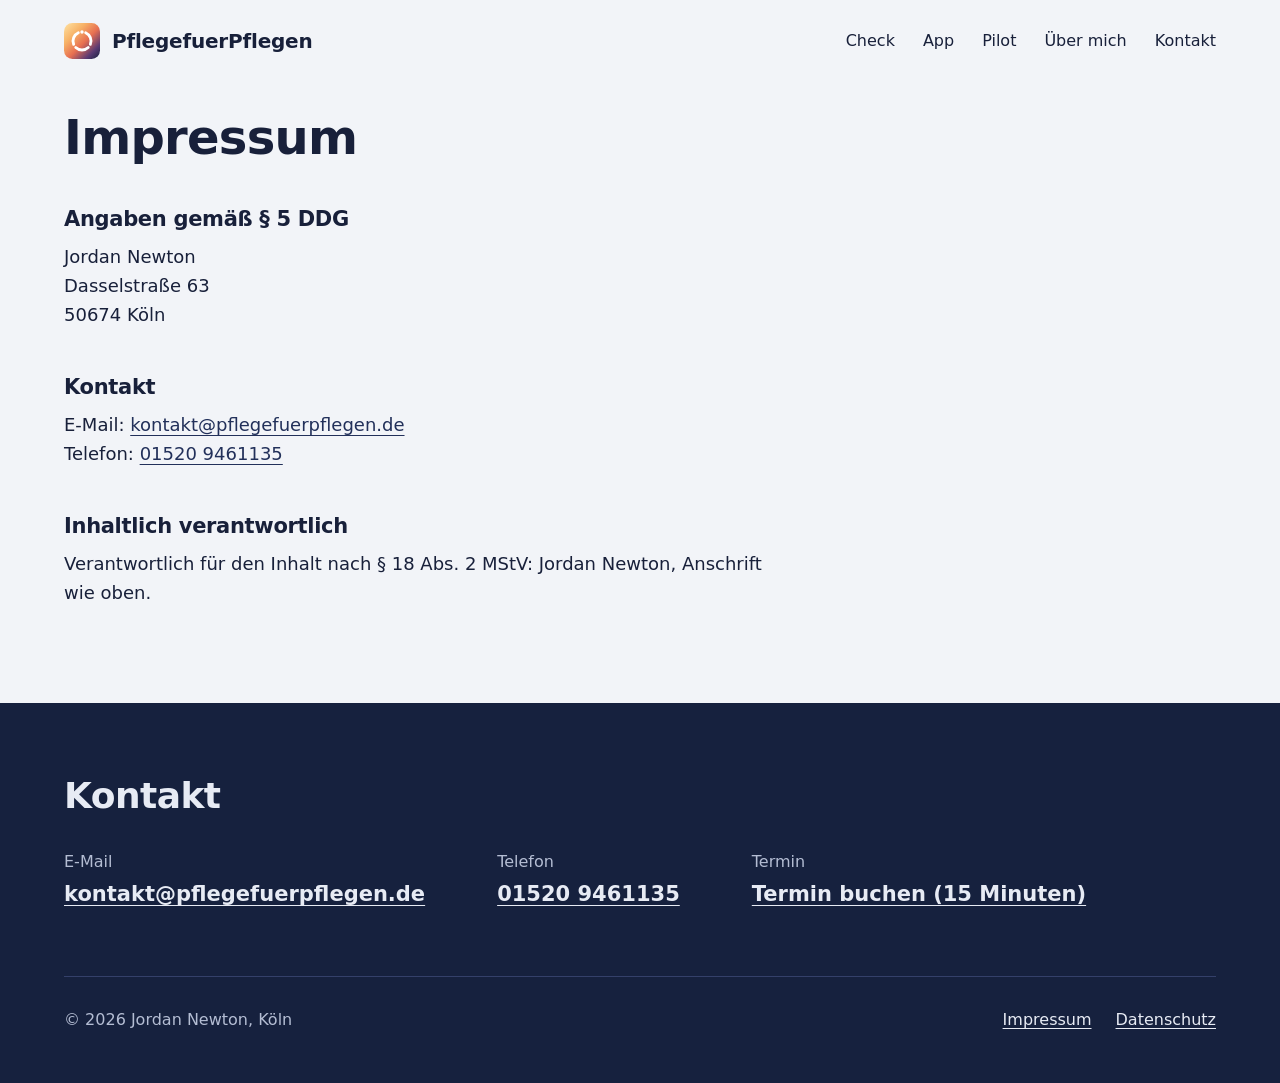
==== impressum.html @ ea797318 "Add files via upload" ====
<!doctype html>
<html lang="de">
<head>
<meta charset="utf-8">
<meta name="viewport" content="width=device-width, initial-scale=1">
<title>Impressum – PflegefuerPflegen</title>
<meta name="description" content="Impressum von PflegefuerPflegen: Jordan Newton, Dasselstraße 63, 50674 Köln.">
<meta name="color-scheme" content="light dark">
<meta name="theme-color" content="#f2f4f8" media="(prefers-color-scheme: light)">
<meta name="theme-color" content="#0b1020" media="(prefers-color-scheme: dark)">
<link rel="canonical" href="https://pflegefuerpflegen.de/impressum.html">
<link rel="icon" href="data:image/svg+xml,%3Csvg%20xmlns='http://www.w3.org/2000/svg'%20viewBox='0%200%2064%2064'%3E%3Cdefs%3E%3ClinearGradient%20id='g'%20x1='0'%20y1='0'%20x2='1'%20y2='1'%3E%3Cstop%20offset='0'%20stop-color='%23FFE3A3'/%3E%3Cstop%20offset='.3'%20stop-color='%23F7B267'/%3E%3Cstop%20offset='.55'%20stop-color='%23E76F51'/%3E%3Cstop%20offset='.8'%20stop-color='%235B3A73'/%3E%3Cstop%20offset='1'%20stop-color='%2316213E'/%3E%3C/linearGradient%3E%3C/defs%3E%3Crect%20width='64'%20height='64'%20rx='15'%20fill='url(%23g)'/%3E%3Cg%20fill='none'%20stroke='%23fff'%20stroke-width='5'%20stroke-linecap='round'%3E%3Cpath%20d='M38.51%2017.38A16%2016%200%200%201%2046.83%2037.99'/%3E%3Cpath%20d='M43.11%2043.51A16%2016%200%200%201%2020.89%2043.51'/%3E%3Cpath%20d='M17.17%2037.99A16%2016%200%200%201%2025.49%2017.38'/%3E%3C/g%3E%3Ccircle%20cx='32'%20cy='16'%20r='3'%20fill='%23fff'/%3E%3C/svg%3E">
<link rel="preload" href="fonts/figtree-latin-wght-normal.woff2" as="font" type="font/woff2" crossorigin>
<link rel="stylesheet" href="styles.css">
</head>
<body>
<a class="skip" href="#inhalt">Zum Inhalt springen</a>

<header class="site-header">
  <div class="wrap header-inner">
    <a class="brand" href="index.html">
      <svg viewBox="0 0 64 64" aria-hidden="true" focusable="false"><defs><linearGradient id="pfp-g" x1="0" y1="0" x2="1" y2="1"><stop offset="0" stop-color="#FFE3A3"/><stop offset=".3" stop-color="#F7B267"/><stop offset=".55" stop-color="#E76F51"/><stop offset=".8" stop-color="#5B3A73"/><stop offset="1" stop-color="#16213E"/></linearGradient></defs><rect width="64" height="64" rx="15" fill="url(#pfp-g)"/><g fill="none" stroke="#fff" stroke-width="5" stroke-linecap="round"><path d="M38.51 17.38A16 16 0 0 1 46.83 37.99"/><path d="M43.11 43.51A16 16 0 0 1 20.89 43.51"/><path d="M17.17 37.99A16 16 0 0 1 25.49 17.38"/></g><circle cx="32" cy="16" r="3" fill="#fff"/></svg>
      <span>PflegefuerPflegen</span>
    </a>
    <nav class="nav" aria-label="Seitenbereiche">
      <ul>
        <li><a href="index.html#check">Check</a></li>
        <li><a href="index.html#app">App</a></li>
        <li><a href="index.html#pilot">Pilot</a></li>
        <li><a href="index.html#ueber-mich">Über mich</a></li>
        <li><a href="#kontakt">Kontakt</a></li>
      </ul>
    </nav>
  </div>
</header>

<main id="inhalt" class="legal">
  <div class="wrap">
    <div class="legal-body">
      <h1>Impressum</h1>

      <h2>Angaben gemäß § 5 DDG</h2>
      <address>
        Jordan Newton<br>
        Dasselstraße 63<br>
        50674 Köln
      </address>

      <h2>Kontakt</h2>
      <p>
        E-Mail: <a href="mailto:kontakt@pflegefuerpflegen.de">kontakt@pflegefuerpflegen.de</a><br>
        Telefon: <a class="nobr" href="tel:+4915209461135">01520 9461135</a>
      </p>

      <h2>Inhaltlich verantwortlich</h2>
      <p>Verantwortlich für den Inhalt nach § 18 Abs. 2 MStV: Jordan Newton, Anschrift wie oben.</p>
    </div>
  </div>
</main>

<footer class="site-footer" id="kontakt">
  <div class="wrap">
    <h2>Kontakt</h2>
    <dl class="contact">
      <div><dt>E-Mail</dt><dd><a href="mailto:kontakt@pflegefuerpflegen.de">kontakt@pflegefuerpflegen.de</a></dd></div>
      <div><dt>Telefon</dt><dd><a class="nobr" href="tel:+4915209461135">01520 9461135</a></dd></div>
      <div><dt>Termin</dt><dd><a href="https://cal.com/jordannewton/15min">Termin buchen (15 Minuten)</a></dd></div>
    </dl>
    <div class="footer-bottom">
      <p>© 2026 Jordan Newton, Köln</p>
      <ul class="legal-links" role="list">
        <li><a href="impressum.html" aria-current="page">Impressum</a></li>
        <li><a href="datenschutz.html">Datenschutz</a></li>
      </ul>
    </div>
  </div>
</footer>
</body>
</html>
---- styles.css ----
/* PflegefuerPflegen – Website
   Farben wie in der App: Tageslicht je Schichtart
   (Früh = Morgengold, Spät = Abendorange, Nacht = Nachtindigo, frei = Salbei),
   dazu Tinte und Nachtblau. Schrift: Figtree wie in der App, selbst gehostet
   (keine Anfrage an fremde Server). Lizenz: fonts/OFL.txt */

@font-face {
  font-family: "Figtree";
  font-style: normal;
  font-weight: 300 900;
  font-display: swap;
  src: url("fonts/figtree-latin-wght-normal.woff2") format("woff2");
  unicode-range: U+0000-00FF, U+0131, U+0152-0153, U+02BB-02BC, U+02C6, U+02DA, U+02DC, U+0304, U+0308, U+0329, U+2000-206F, U+20AC, U+2122, U+2191, U+2193, U+2212, U+2215, U+FEFF, U+FFFD;
}

/* ---------- Farben und Maße ---------- */
:root {
  color-scheme: light dark;

  --paper: #f2f4f8;
  --ink: #18203a;
  --ink-2: #4a5570;
  --line: #d5dbe6;
  --line-strong: #7d879f;
  --action: #22305a;
  --action-hover: #16213e;
  --on-action: #ffffff;
  --link: #22305a;
  --focus: #22305a;

  /* Grafik: Schichtarten und Ruhe */
  --frueh: #fbcc60;
  --spaet: #f59a57;
  --on-shift: #18203a;
  --nacht: rgb(38 51 115 / 0.06);
  --nacht-ink: #263373;
  --ruhe: #bfe0d2;
  --ruhe-ink: #17473a;
  --hatch: rgb(24 32 58 / 0.6);

  /* Fußbereich: Nachtblau */
  --night: #16213e;
  --night-ink: #e7ebf4;
  --night-ink-2: #b4bdd3;
  --night-line: #34406a;

  --font: "Figtree", ui-sans-serif, system-ui, -apple-system, "Segoe UI", Roboto, Arial, sans-serif;
  --wrap: 72rem;
  --gutter: 16px;
}

@media (prefers-color-scheme: dark) {
  :root {
    --paper: #0b1020;
    --ink: #e7ebf4;
    --ink-2: #a9b3c9;
    --line: #262f48;
    --line-strong: #56627f;
    --action: #a3b3fa;
    --action-hover: #c2cdfc;
    --on-action: #0b1020;
    --link: #b9c5fb;
    --focus: #fbcc60;

    --frueh: #ecbd51;
    --spaet: #ea8a4b;
    --on-shift: #0b1020;
    --nacht: rgb(126 146 240 / 0.12);
    --nacht-ink: #b3c0f7;
    --ruhe: #24493d;
    --ruhe-ink: #c9eedf;
    --hatch: rgb(231 235 244 / 0.55);

    --night: #121a30;
    --night-ink: #e7ebf4;
    --night-ink-2: #a9b3c9;
    --night-line: #2c3654;
  }
}

@media (min-width: 760px) {
  :root { --gutter: 40px; }
}

/* ---------- Grundlagen ---------- */
*, *::before, *::after { box-sizing: border-box; }

html {
  -webkit-text-size-adjust: 100%;
  text-size-adjust: 100%;
}

@media (prefers-reduced-motion: no-preference) {
  html { scroll-behavior: smooth; }
}

body {
  margin: 0;
  background: var(--paper);
  color: var(--ink);
  font-family: var(--font);
  font-size: 1.125rem;
  line-height: 1.6;
}

h1, h2, h3 {
  margin: 0;
  font-weight: 750;
  line-height: 1.15;
  letter-spacing: -0.015em;
  text-wrap: balance;
}
h3 { font-weight: 700; letter-spacing: -0.005em; }

.nobr { white-space: nowrap; }

h1 { font-size: clamp(2.25rem, 1.2rem + 3.2vw, 3.75rem); line-height: 1.05; }
h2 { font-size: clamp(1.5rem, 1.1rem + 1.6vw, 2.25rem); }
h3 { font-size: 1.3125rem; line-height: 1.3; }

p { margin: 0; text-wrap: pretty; }
p + p { margin-top: 1em; }

a {
  color: var(--link);
  text-decoration-thickness: 1px;
  text-underline-offset: 0.2em;
}
a:hover { text-decoration-thickness: 2px; }

:focus-visible {
  outline: 3px solid var(--focus);
  outline-offset: 3px;
}

.wrap {
  width: 100%;
  max-width: calc(var(--wrap) + 2 * var(--gutter));
  margin-inline: auto;
  padding-inline: var(--gutter);
}

.skip {
  position: absolute;
  left: var(--gutter);
  top: -200px;
  z-index: 10;
  padding: 10px 16px;
  border-radius: 8px;
  background: var(--action);
  color: var(--on-action);
  font-weight: 700;
  font-size: 1rem;
}
.skip:focus { top: 12px; }

/* ---------- Kopf ---------- */
.site-header { padding-block: 18px 8px; }

.header-inner {
  display: flex;
  flex-wrap: wrap;
  align-items: center;
  justify-content: space-between;
  gap: 4px 32px;
}

.brand {
  display: inline-flex;
  align-items: center;
  gap: 12px;
  min-height: 44px;
  color: var(--ink);
  font-size: 1.25rem;
  font-weight: 700;
  letter-spacing: -0.01em;
  text-decoration: none;
}
.brand svg { flex: none; width: 36px; height: 36px; }

.nav ul {
  display: flex;
  flex-wrap: wrap;
  gap: 0 20px;
  margin: 0;
  padding: 0;
  list-style: none;
}
.nav a {
  display: inline-block;
  padding-block: 10px;
  color: var(--ink);
  font-size: 1rem;
  text-decoration: none;
}
.nav a:hover { text-decoration: underline; text-underline-offset: 0.3em; }

@media (min-width: 760px) {
  .nav ul { gap: 0 28px; }
}

/* ---------- Abschnitte ---------- */
.section { padding-block: 72px; border-top: 1px solid var(--line); }
@media (min-width: 760px) {
  .section { padding-block: 96px; }
}

.intro { max-width: 40rem; margin-top: 16px; color: var(--ink-2); }

.button {
  display: inline-flex;
  align-items: center;
  justify-content: center;
  min-height: 52px;
  padding: 12px 24px;
  border-radius: 10px;
  background: var(--action);
  color: var(--on-action);
  font-size: 1.125rem;
  font-weight: 700;
  line-height: 1.3;
  text-align: center;
  text-decoration: none;
}
.button:hover { background: var(--action-hover); }

.actions {
  display: flex;
  flex-wrap: wrap;
  align-items: center;
  gap: 16px 28px;
  margin-top: 32px;
}
.actions-alt { font-size: 1rem; color: var(--ink-2); }
.actions-alt a { overflow-wrap: anywhere; }

@media (max-width: 759.98px) {
  .button { width: 100%; }
}

/* ---------- Einstieg ---------- */
.hero { padding-block: 40px 72px; }

.hero-grid { display: grid; gap: 24px; }
.hero h1 { max-width: 12em; }
.lead { max-width: 34em; font-size: 1.3125rem; line-height: 1.5; }

@media (min-width: 1120px) {
  .hero { padding-block: 64px 96px; }
  .hero-grid { grid-template-columns: minmax(0, 1.08fr) minmax(0, 1fr); gap: 64px; align-items: start; }
  .hero h1 { margin-top: -4px; }
}

/* ---------- Grafik: knapper Dienstwechsel ---------- */
.dw { margin: 56px 0 0; }

.dw-field {
  position: relative;
  font-size: 1rem;
  line-height: 1.5;
}
.dw-field > * { position: absolute; }

.dw-day { font-weight: 700; white-space: nowrap; }

.dw-night { border-radius: 4px; background: var(--nacht); }
.dw-night span { position: absolute; color: var(--nacht-ink); font-weight: 700; }

.dw-midnight { z-index: 1; border: 0 dashed var(--line-strong); }

.dw-shift {
  z-index: 1;
  display: flex;
  align-items: center;
  gap: 0 0.3em;
  padding: 0 14px;
  white-space: nowrap;
  border-radius: 6px;
  color: var(--on-shift);
}
.dw-shift--spaet { justify-content: flex-end; background: var(--spaet); }
.dw-shift--frueh { justify-content: flex-start; background: var(--frueh); }

.dw-soll { z-index: 2; border: 2px solid var(--ink); border-radius: 8px; }

.dw-ruhe {
  z-index: 1;
  display: flex;
  align-items: center;
  justify-content: center;
  gap: 0 0.3em;
  border-radius: 8px 0 0 8px;
  color: var(--ruhe-ink);
  white-space: nowrap;
}

.dw-fehlt { z-index: 1; border-radius: 0 8px 8px 0; }

/* Flächen als eigene Ebene, damit sie beim Laden wachsen können */
.dw-ruhe::before,
.dw-fehlt::before {
  content: "";
  position: absolute;
  z-index: -1;
  top: 0;
  left: 0;
  width: 100%;
  height: 100%;
  border-radius: inherit;
}
.dw-ruhe::before { background: var(--ruhe); }
.dw-fehlt::before { background: repeating-linear-gradient(-45deg, var(--hatch) 0 2px, transparent 2px 8px); }

.dw-note { z-index: 3; line-height: 1.35; }
.dw-note-head { display: block; font-size: 1.3125rem; font-weight: 700; }

.dw-axis { border: 0 solid var(--line-strong); }
.dw-tick { color: var(--ink-2); white-space: nowrap; }

.dw figcaption {
  max-width: 44rem;
  margin-top: 24px;
  color: var(--ink-2);
  font-size: 1rem;
}

/* Breit: Zeit läuft von links nach rechts */
@media (min-width: 760px) {
  .dw { --from: 12; --span: 28; }
  .dw-field { height: 236px; }

  .dw-range {
    left: calc((var(--a) - var(--from)) / var(--span) * 100%);
    width: calc((var(--b) - var(--a)) / var(--span) * 100%);
  }
  .dw-point { left: calc((var(--t) - var(--from)) / var(--span) * 100%); }

  .dw-day { top: 0; }
  .dw-day--mo { left: 0; }
  .dw-day--di { margin-left: 12px; }

  .dw-night { top: 36px; height: 148px; }
  .dw-night span { top: 24px; left: 50%; transform: translateX(-50%); }

  .dw-midnight { top: 2px; height: 194px; margin-left: -1px; border-left-width: 2px; }

  .dw-shift { top: 44px; height: 56px; }

  .dw-soll, .dw-ruhe, .dw-fehlt { top: 120px; height: 56px; }

  .dw-note { top: 112px; margin-left: 18px; white-space: nowrap; }

  .dw-axis {
    top: 196px;
    left: 0;
    right: 0;
    height: 8px;
    border-top-width: 2px;
    background: repeating-linear-gradient(to right, var(--line-strong) 0 1px, transparent 1px calc(100% / var(--span)));
  }
  .dw-tick { top: 206px; transform: translateX(-50%); }
}

/* Schmal: Zeit läuft von oben nach unten, wie in einer Tagesansicht */
@media (max-width: 759.98px) {
  .dw { --from: 13; --span: 26; --hour: 16px; margin-top: 48px; }
  .dw-field { height: calc(var(--span) * var(--hour)); margin-top: 36px; }

  .dw-range {
    top: calc((var(--a) - var(--from)) * var(--hour));
    height: calc((var(--b) - var(--a)) * var(--hour));
  }
  .dw-point { top: calc((var(--t) - var(--from)) * var(--hour)); }

  .dw-day--mo { top: -34px; left: 64px; }
  .dw-day--di { left: 76px; margin-top: 6px; }

  .dw-night { left: 58px; right: 0; }
  .dw-night span { bottom: 6px; left: 18px; }

  .dw-midnight { left: 58px; right: 0; height: 0; margin-top: -1px; border-top-width: 2px; }

  .dw-shift {
    left: 64px;
    width: calc((100% - 76px) * 0.42);
    flex-direction: column;
    align-items: flex-start;
    justify-content: flex-end;
    padding: 8px 12px;
  }
  .dw-shift--frueh { justify-content: flex-start; }

  .dw-soll, .dw-ruhe, .dw-fehlt, .dw-note { right: 0; width: calc((100% - 76px) * 0.58); }
  .dw-ruhe { border-radius: 8px 8px 0 0; flex-direction: column; }
  .dw-fehlt { border-radius: 0 0 8px 8px; }

  .dw-note { margin-top: 10px; }
  .dw-note-head { font-size: 1.125rem; }

  .dw-axis {
    top: 0;
    bottom: 0;
    left: 50px;
    width: 8px;
    border-left-width: 2px;
    background: repeating-linear-gradient(to bottom, var(--line-strong) 0 1px, transparent 1px var(--hour));
  }
  .dw-tick { left: 0; width: 44px; text-align: right; transform: translateY(-50%); }
}

/* Ein einziger Moment Bewegung: Die Ruhe läuft bis 6:00, dann wird die Lücke sichtbar. */
@media (prefers-reduced-motion: no-preference) {
  .dw-ruhe > * { animation: dw-fade 300ms ease-out 1300ms both; }
  .dw-note { animation: dw-fade 400ms ease-out 2000ms both; }
}
@media (prefers-reduced-motion: no-preference) and (min-width: 760px) {
  .dw-ruhe::before { animation: dw-grow-x 1200ms cubic-bezier(0.25, 0.8, 0.25, 1) 400ms both; }
  .dw-fehlt::before { animation: dw-grow-x 450ms ease-out 1650ms both; }
}
@media (prefers-reduced-motion: no-preference) and (max-width: 759.98px) {
  .dw-ruhe::before { animation: dw-grow-y 1200ms cubic-bezier(0.25, 0.8, 0.25, 1) 400ms both; }
  .dw-fehlt::before { animation: dw-grow-y 450ms ease-out 1650ms both; }
}
@keyframes dw-grow-x { from { width: 0; } }
@keyframes dw-grow-y { from { height: 0; } }
@keyframes dw-fade { from { opacity: 0; } }

/* ---------- So läuft der Check ---------- */
.steps {
  display: grid;
  gap: 36px;
  margin: 48px 0 0;
  padding: 0;
  list-style: none;
  counter-reset: step;
}
.steps > li {
  counter-increment: step;
  display: grid;
  grid-template-columns: 52px minmax(0, 1fr);
  align-content: start;
  column-gap: 12px;
}
.steps a { overflow-wrap: anywhere; }
.steps > li::before {
  content: counter(step);
  grid-row: 1 / span 2;
  color: var(--action);
  font-size: 3rem;
  font-weight: 700;
  line-height: 1;
}
.steps h3 { padding-top: 4px; }
.steps p { margin-top: 8px; }

@media (min-width: 900px) {
  .steps { grid-template-columns: repeat(3, 1fr); gap: 48px; }
  .steps > li { position: relative; grid-template-columns: 1fr; }
  .steps > li::before { grid-row: auto; margin-bottom: 20px; }
  .steps > li:not(:last-child)::after {
    content: "";
    position: absolute;
    top: 24px;
    left: 56px;
    right: -32px;
    border-top: 2px solid var(--line);
  }
}

.note {
  max-width: 44rem;
  margin-top: 48px;
  padding: 2px 0 2px 20px;
  border-left: 4px solid var(--action);
}
.note p + p { margin-top: 8px; color: var(--ink-2); }

.section .actions { margin-top: 40px; }

/* ---------- Die App ---------- */
.features {
  display: grid;
  gap: 44px;
  margin-top: 48px;
}
@media (min-width: 900px) {
  .features { grid-template-columns: 1fr 1fr; gap: 56px 72px; }
}
.feature { padding-top: 20px; border-top: 2px solid var(--ink); }
.feature p, .feature ul { margin-top: 10px; }

.rules { margin: 0; padding: 0; list-style: none; }
.rules li { position: relative; padding-left: 28px; }
.rules li + li { margin-top: 6px; }
.rules li::before {
  content: "";
  position: absolute;
  top: 0.74em;
  left: 0;
  width: 14px;
  height: 6px;
  border-radius: 3px;
  background: var(--action);
}

/* ---------- Pilot ---------- */
.pilot-grid { display: grid; gap: 40px; }
@media (min-width: 900px) {
  .pilot-grid { grid-template-columns: 5fr 6fr; gap: 72px; align-items: start; }
}

.facts { margin: 0; }
.facts > div {
  display: grid;
  grid-template-columns: 7.5rem 1fr;
  gap: 16px;
  padding-block: 14px;
  border-top: 1px solid var(--line);
}
.facts > div:last-child { border-bottom: 1px solid var(--line); }
.facts dt { color: var(--ink-2); }
.facts dd { margin: 0; font-weight: 700; }

/* ---------- Über mich ---------- */
.about p { max-width: 40rem; }
.about .lead { margin-top: 24px; }
.about .lead + p { margin-top: 16px; }

/* ---------- Fuß mit Kontakt ---------- */
.site-footer {
  --focus: #fbcc60;
  padding-block: 72px 40px;
  background: var(--night);
  color: var(--night-ink);
}
.site-footer a { color: var(--night-ink); }

.contact {
  display: grid;
  gap: 24px;
  margin: 32px 0 0;
}
@media (min-width: 900px) {
  .contact { grid-template-columns: repeat(3, auto); justify-content: start; gap: 72px; }
}
.contact dt { color: var(--night-ink-2); font-size: 1rem; }
.contact dd {
  margin: 4px 0 0;
  font-size: 1.3125rem;
  font-weight: 700;
  overflow-wrap: anywhere;
}

.footer-bottom {
  display: flex;
  flex-wrap: wrap;
  justify-content: space-between;
  gap: 8px 32px;
  margin-top: 64px;
  padding-top: 20px;
  border-top: 1px solid var(--night-line);
  color: var(--night-ink-2);
  font-size: 1rem;
}
.legal-links {
  display: flex;
  flex-wrap: wrap;
  gap: 0 24px;
  margin: 0;
  padding: 0;
  list-style: none;
}
.legal-links a { display: inline-block; padding-block: 10px; }
.footer-bottom p { padding-block: 10px; }

/* ---------- Rechtliche Seiten ---------- */
.legal { padding-block: 40px 96px; }
.legal-body { max-width: 44rem; }
.legal h1 { font-size: clamp(2rem, 1.5rem + 2vw, 3rem); }
.legal h2 { margin-top: 44px; font-size: 1.3125rem; line-height: 1.3; }
.legal h1 + p { margin-top: 20px; color: var(--ink-2); }
.legal h2 + p, .legal h2 + address, .legal h2 + ul { margin-top: 10px; }
.legal p + ul, .legal ul + p { margin-top: 1em; }
.legal address { font-style: normal; }
.legal ul { padding-left: 1.25em; }
.legal li + li { margin-top: 4px; }
.legal .stand { margin-top: 56px; color: var(--ink-2); }
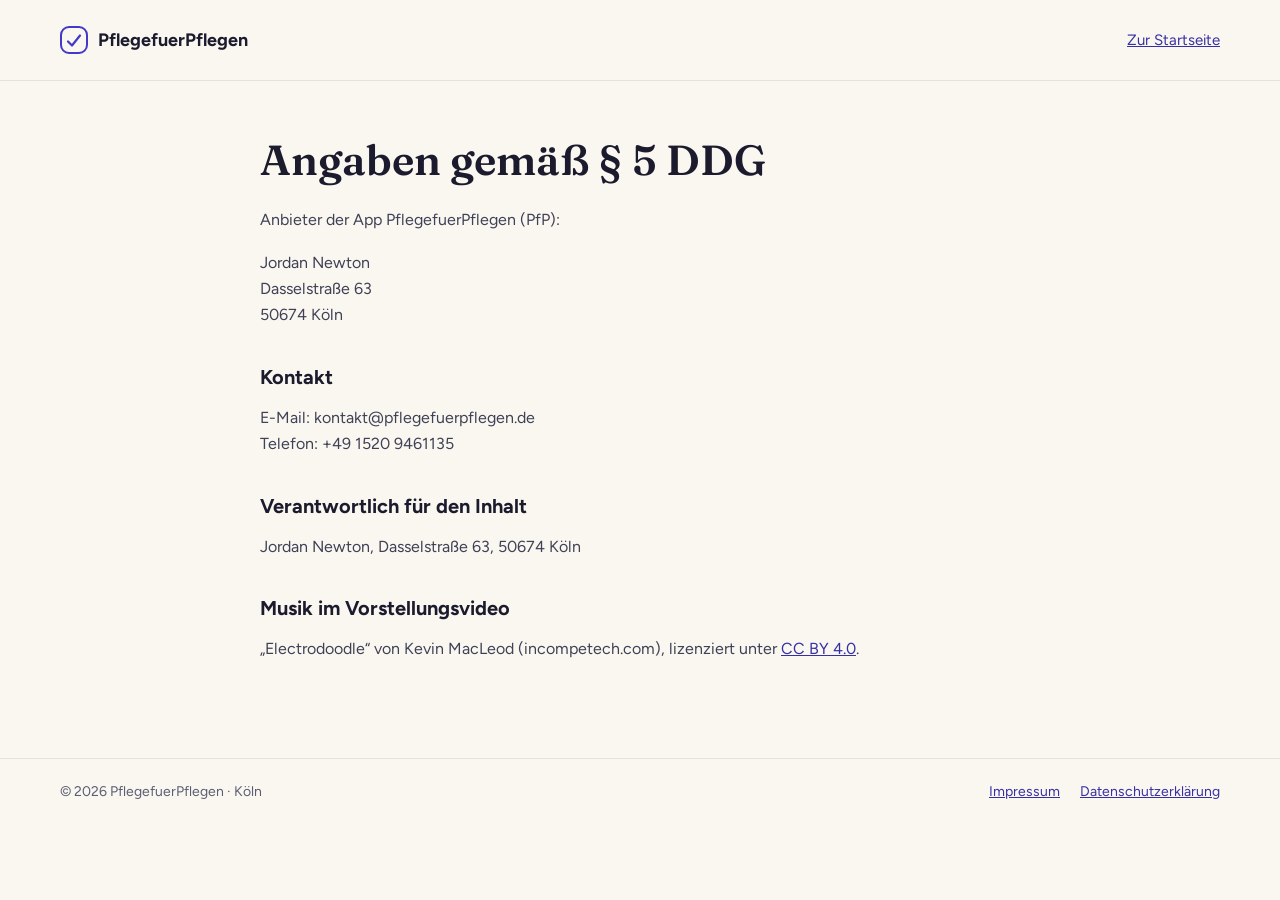
==== commit 129fe7e5: "Add files via upload" ====
--- a/impressum.html
+++ b/impressum.html
@@ -4,76 +4,46 @@
 <meta charset="utf-8">
 <meta name="viewport" content="width=device-width, initial-scale=1">
 <title>Impressum – PflegefuerPflegen</title>
-<meta name="description" content="Impressum von PflegefuerPflegen: Jordan Newton, Dasselstraße 63, 50674 Köln.">
-<meta name="color-scheme" content="light dark">
-<meta name="theme-color" content="#f2f4f8" media="(prefers-color-scheme: light)">
-<meta name="theme-color" content="#0b1020" media="(prefers-color-scheme: dark)">
-<link rel="canonical" href="https://pflegefuerpflegen.de/impressum.html">
-<link rel="icon" href="data:image/svg+xml,%3Csvg%20xmlns='http://www.w3.org/2000/svg'%20viewBox='0%200%2064%2064'%3E%3Cdefs%3E%3ClinearGradient%20id='g'%20x1='0'%20y1='0'%20x2='1'%20y2='1'%3E%3Cstop%20offset='0'%20stop-color='%23FFE3A3'/%3E%3Cstop%20offset='.3'%20stop-color='%23F7B267'/%3E%3Cstop%20offset='.55'%20stop-color='%23E76F51'/%3E%3Cstop%20offset='.8'%20stop-color='%235B3A73'/%3E%3Cstop%20offset='1'%20stop-color='%2316213E'/%3E%3C/linearGradient%3E%3C/defs%3E%3Crect%20width='64'%20height='64'%20rx='15'%20fill='url(%23g)'/%3E%3Cg%20fill='none'%20stroke='%23fff'%20stroke-width='5'%20stroke-linecap='round'%3E%3Cpath%20d='M38.51%2017.38A16%2016%200%200%201%2046.83%2037.99'/%3E%3Cpath%20d='M43.11%2043.51A16%2016%200%200%201%2020.89%2043.51'/%3E%3Cpath%20d='M17.17%2037.99A16%2016%200%200%201%2025.49%2017.38'/%3E%3C/g%3E%3Ccircle%20cx='32'%20cy='16'%20r='3'%20fill='%23fff'/%3E%3C/svg%3E">
-<link rel="preload" href="fonts/figtree-latin-wght-normal.woff2" as="font" type="font/woff2" crossorigin>
-<link rel="stylesheet" href="styles.css">
+<meta name="description" content="Impressum von PflegefuerPflegen.">
+<style>
+@font-face{font-family:Figtree;font-style:normal;font-weight:300 900;font-display:swap;src:url(assets/fonts/figtree-latin-wght-normal.woff2) format("woff2")}
+@font-face{font-family:Fraunces;font-style:normal;font-weight:600;font-display:swap;src:url(assets/fonts/fraunces-latin-600-normal.woff2) format("woff2")}
+</style>
+<style>
+body{margin:0;background:#FAF7F1}
+a{color:#3730A3}a:hover{color:#1E1B4B}
+a:focus-visible{outline:3px solid #6366F1;outline-offset:3px;border-radius:8px}
+.legal h1{font-family:Fraunces,Georgia,serif;font-weight:600;font-size:clamp(30px,4vw,42px);line-height:1.1;margin:0 0 24px}
+.legal h2{font-size:20px;margin:36px 0 8px}
+.legal h3{font-size:17px;margin:22px 0 6px}
+.legal p,.legal li{font-size:16px;line-height:1.65;color:#3F4155}
+.legal ul{padding-left:22px}
+.legal table{border-collapse:collapse;width:100%;font-size:15px}
+.legal td,.legal th{border:1px solid #E7E1D6;padding:8px;text-align:left;vertical-align:top}
+.legal nav{background:#FFFFFF;border:1px solid #E7E1D6;border-radius:16px;padding:16px 20px;margin:20px 0}
+.legal nav ul{list-style:none;padding:0;margin:0}
+</style>
 </head>
 <body>
-<a class="skip" href="#inhalt">Zum Inhalt springen</a>
-
-<header class="site-header">
-  <div class="wrap header-inner">
-    <a class="brand" href="index.html">
-      <svg viewBox="0 0 64 64" aria-hidden="true" focusable="false"><defs><linearGradient id="pfp-g" x1="0" y1="0" x2="1" y2="1"><stop offset="0" stop-color="#FFE3A3"/><stop offset=".3" stop-color="#F7B267"/><stop offset=".55" stop-color="#E76F51"/><stop offset=".8" stop-color="#5B3A73"/><stop offset="1" stop-color="#16213E"/></linearGradient></defs><rect width="64" height="64" rx="15" fill="url(#pfp-g)"/><g fill="none" stroke="#fff" stroke-width="5" stroke-linecap="round"><path d="M38.51 17.38A16 16 0 0 1 46.83 37.99"/><path d="M43.11 43.51A16 16 0 0 1 20.89 43.51"/><path d="M17.17 37.99A16 16 0 0 1 25.49 17.38"/></g><circle cx="32" cy="16" r="3" fill="#fff"/></svg>
-      <span>PflegefuerPflegen</span>
-    </a>
-    <nav class="nav" aria-label="Seitenbereiche">
-      <ul>
-        <li><a href="index.html#check">Check</a></li>
-        <li><a href="index.html#app">App</a></li>
-        <li><a href="index.html#pilot">Pilot</a></li>
-        <li><a href="index.html#ueber-mich">Über mich</a></li>
-        <li><a href="#kontakt">Kontakt</a></li>
-      </ul>
-    </nav>
+<div style="font-family: Figtree, ui-sans-serif, system-ui, sans-serif; color: #1C1B2E; background: #FAF7F1; min-height: 100vh">
+  <header style="border-bottom: 1px solid #E7E1D6">
+    <div style="max-width: 1160px; margin: 0 auto; padding: 18px 24px; display: flex; flex-wrap: wrap; align-items: center; justify-content: space-between; gap: 12px">
+      <a href="index.html" style="display: flex; align-items: center; gap: 10px; text-decoration: none; color: #1C1B2E; min-height: 44px">
+        <svg width="28" height="28" viewBox="0 0 28 28" fill="none" aria-hidden="true"><rect x="1" y="1" width="26" height="26" rx="8" stroke="#4338CA" stroke-width="2"/><path d="M8 15.5l4 4 8-10" stroke="#4338CA" stroke-width="2.2" stroke-linecap="round" stroke-linejoin="round"/></svg>
+        <span style="font-weight: 700; font-size: 18px">PflegefuerPflegen</span>
+      </a>
+      <a href="index.html" style="display: inline-flex; align-items: center; min-height: 44px; font-size: 15px">Zur Startseite</a>
+    </div>
+  </header>
+  <div class="legal" style="max-width: 760px; margin: 0 auto; padding: 56px 24px 80px">
+<h1>Angaben gemäß § 5 DDG</h1><section><p>Anbieter der App PflegefuerPflegen (PfP):</p><p>Jordan Newton<br/>Dasselstraße 63<br/>50674 Köln</p></section><section><h2>Kontakt</h2><p>E-Mail: kontakt@pflegefuerpflegen.de<br/>Telefon: +49 1520 9461135</p></section><section><h2>Verantwortlich für den Inhalt</h2><p>Jordan Newton, Dasselstraße 63, 50674 Köln</p></section><section><h2>Musik im Vorstellungsvideo</h2><p>„Electrodoodle“ von Kevin MacLeod (incompetech.com), lizenziert unter <a href="https://creativecommons.org/licenses/by/4.0/" target="_blank" rel="noopener noreferrer">CC BY 4.0</a>.</p></section>
   </div>
-</header>
-
-<main id="inhalt" class="legal">
-  <div class="wrap">
-    <div class="legal-body">
-      <h1>Impressum</h1>
-
-      <h2>Angaben gemäß § 5 DDG</h2>
-      <address>
-        Jordan Newton<br>
-        Dasselstraße 63<br>
-        50674 Köln
-      </address>
-
-      <h2>Kontakt</h2>
-      <p>
-        E-Mail: <a href="mailto:kontakt@pflegefuerpflegen.de">kontakt@pflegefuerpflegen.de</a><br>
-        Telefon: <a class="nobr" href="tel:+4915209461135">01520 9461135</a>
-      </p>
-
-      <h2>Inhaltlich verantwortlich</h2>
-      <p>Verantwortlich für den Inhalt nach § 18 Abs. 2 MStV: Jordan Newton, Anschrift wie oben.</p>
+  <footer style="border-top: 1px solid #E7E1D6">
+    <div style="max-width: 1160px; margin: 0 auto; padding: 24px; display: flex; flex-wrap: wrap; gap: 8px 24px; justify-content: space-between; font-size: 14px; color: #5B5E72">
+      <span>© 2026 PflegefuerPflegen · Köln</span>
+      <span style="display: flex; gap: 20px"><a href="impressum.html">Impressum</a><a href="datenschutz.html">Datenschutzerklärung</a></span>
     </div>
-  </div>
-</main>
-
-<footer class="site-footer" id="kontakt">
-  <div class="wrap">
-    <h2>Kontakt</h2>
-    <dl class="contact">
-      <div><dt>E-Mail</dt><dd><a href="mailto:kontakt@pflegefuerpflegen.de">kontakt@pflegefuerpflegen.de</a></dd></div>
-      <div><dt>Telefon</dt><dd><a class="nobr" href="tel:+4915209461135">01520 9461135</a></dd></div>
-      <div><dt>Termin</dt><dd><a href="https://cal.com/jordannewton/15min">Termin buchen (15 Minuten)</a></dd></div>
-    </dl>
-    <div class="footer-bottom">
-      <p>© 2026 Jordan Newton, Köln</p>
-      <ul class="legal-links" role="list">
-        <li><a href="impressum.html" aria-current="page">Impressum</a></li>
-        <li><a href="datenschutz.html">Datenschutz</a></li>
-      </ul>
-    </div>
-  </div>
-</footer>
+  </footer>
+</div>
 </body>
 </html>
